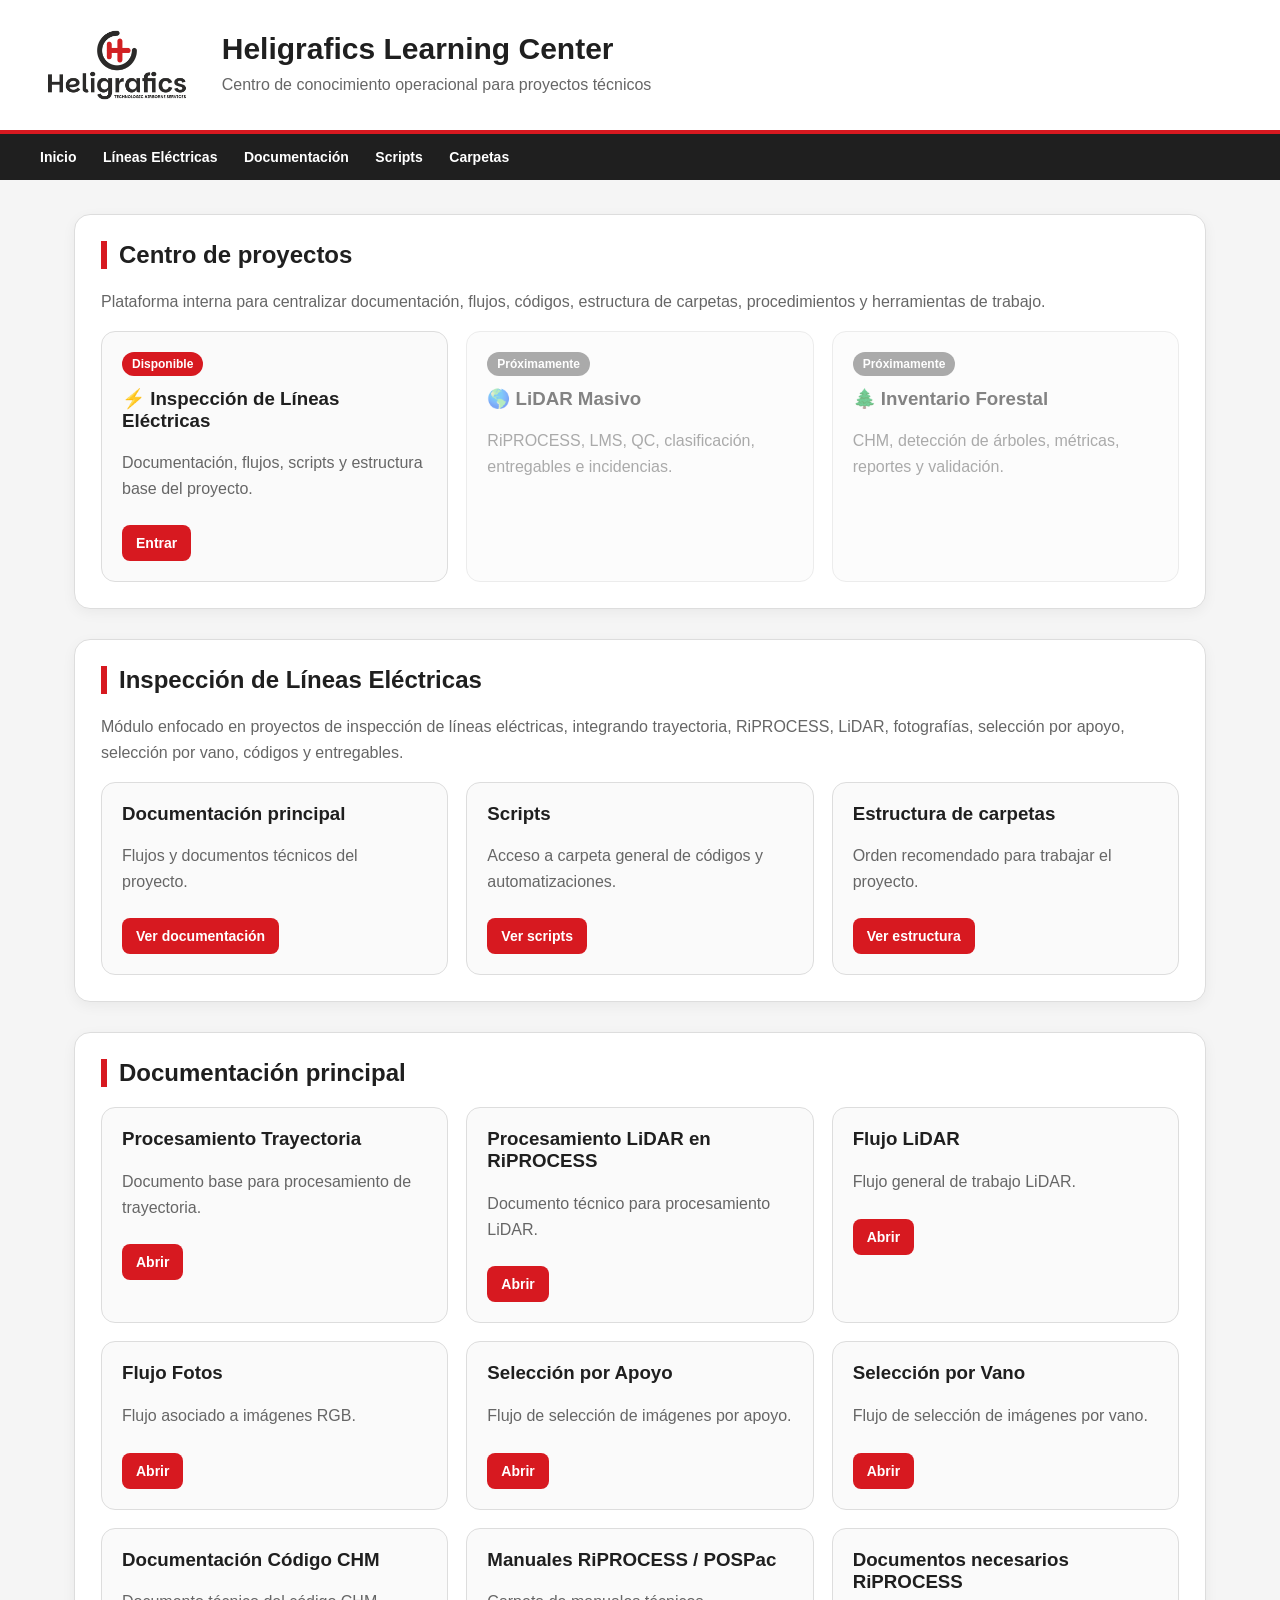
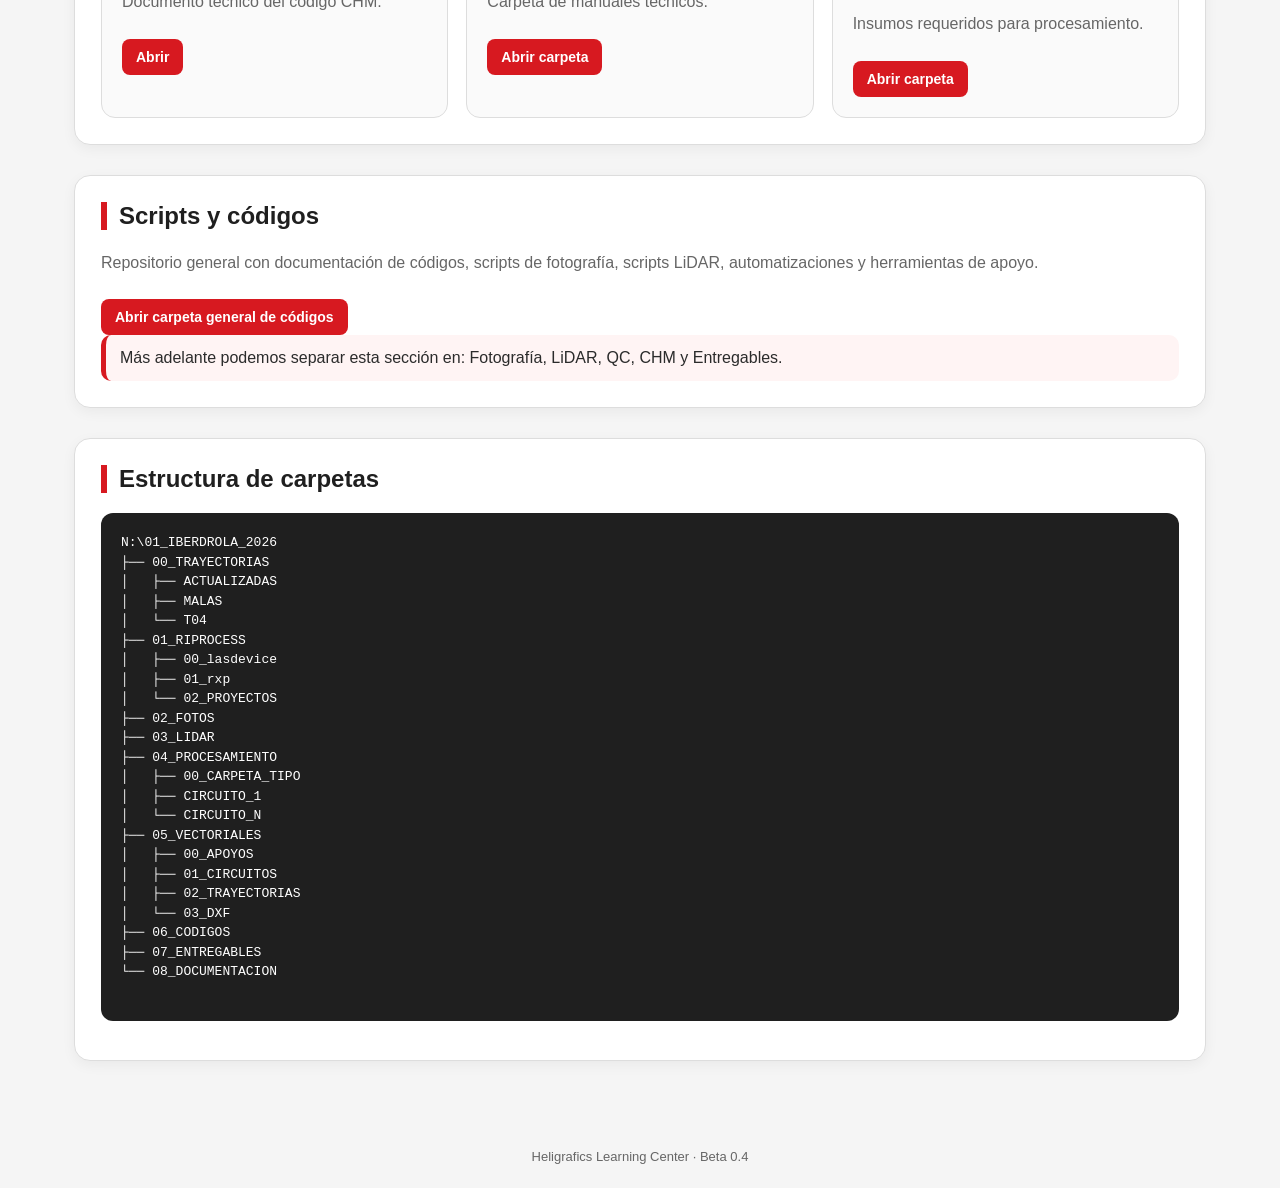
==== index.html @ c09acc34 "Rename Hg_Learning_Centers.html to index.html" ====
<!DOCTYPE html>
<html lang="es">
<head>
  <meta charset="UTF-8" />
  <meta name="viewport" content="width=device-width, initial-scale=1.0" />
  <title>Heligrafics Learning Center</title>

  <style>
    :root {
      --bg: #f5f5f5;
      --dark: #2b2b2b;
      --black: #1f1f1f;
      --red: #d71920;
      --white: #ffffff;
      --gray: #666666;
      --border: #dddddd;
    }

    * {
      box-sizing: border-box;
    }

    body {
      margin: 0;
      font-family: Arial, Helvetica, sans-serif;
      background: var(--bg);
      color: var(--dark);
    }

    header {
      background: var(--white);
      padding: 24px 40px;
      border-bottom: 4px solid var(--red);
      display: flex;
      align-items: center;
      gap: 28px;
    }

    header img {
      height: 82px;
      max-width: 320px;
      object-fit: contain;
    }

    header h1 {
      margin: 0;
      font-size: 30px;
      color: var(--black);
    }

    header p {
      margin: 6px 0 0;
      color: var(--gray);
    }

    nav {
      background: var(--black);
      padding: 14px 40px;
      position: sticky;
      top: 0;
      z-index: 10;
    }

    nav a {
      color: var(--white);
      text-decoration: none;
      margin-right: 22px;
      font-size: 14px;
      font-weight: bold;
    }

    nav a:hover {
      color: var(--red);
    }

    main {
      max-width: 1200px;
      margin: auto;
      padding: 34px;
    }

    section {
      background: var(--white);
      padding: 26px;
      border-radius: 16px;
      border: 1px solid var(--border);
      margin-bottom: 30px;
      box-shadow: 0 4px 14px rgba(0,0,0,0.05);
    }

    h2 {
      color: var(--black);
      margin-top: 0;
      border-left: 6px solid var(--red);
      padding-left: 12px;
    }

    h3 {
      color: var(--black);
      margin-top: 0;
    }

    p, li {
      color: var(--gray);
      line-height: 1.6;
    }

    .grid {
      display: grid;
      grid-template-columns: repeat(auto-fit, minmax(260px, 1fr));
      gap: 18px;
    }

    .card {
      background: #fafafa;
      border: 1px solid var(--border);
      border-radius: 14px;
      padding: 20px;
      transition: 0.2s;
    }

    .card:hover {
      transform: translateY(-3px);
      border-color: var(--red);
      box-shadow: 0 6px 18px rgba(0,0,0,0.08);
    }

    .card.disabled {
      opacity: 0.55;
    }

    .tag {
      display: inline-block;
      background: var(--red);
      color: var(--white);
      padding: 5px 10px;
      border-radius: 999px;
      font-size: 12px;
      font-weight: bold;
      margin-bottom: 12px;
    }

    .tag.gray {
      background: var(--gray);
    }

    .btn {
      display: inline-block;
      margin-top: 8px;
      padding: 10px 14px;
      background: var(--red);
      color: var(--white);
      text-decoration: none;
      border-radius: 8px;
      font-size: 14px;
      font-weight: bold;
    }

    .btn:hover {
      background: #a90f15;
    }

    pre {
      background: var(--black);
      color: var(--white);
      padding: 20px;
      border-radius: 12px;
      overflow: auto;
      line-height: 1.5;
    }

    .note {
      background: #fff4f4;
      border-left: 5px solid var(--red);
      padding: 14px;
      border-radius: 10px;
      color: var(--dark);
    }

    footer {
      text-align: center;
      padding: 24px;
      color: var(--gray);
      font-size: 13px;
    }
  </style>
</head>

<body>

<header>
  <img src="assets/logo.png" alt="Heligrafics Logo">
  <div>
    <h1>Heligrafics Learning Center</h1>
    <p>Centro de conocimiento operacional para proyectos técnicos</p>
  </div>
</header>

<nav>
  <a href="#inicio">Inicio</a>
  <a href="#lineas">Líneas Eléctricas</a>
  <a href="#documentacion">Documentación</a>
  <a href="#scripts">Scripts</a>
  <a href="#carpetas">Carpetas</a>
</nav>

<main>

<section id="inicio">
  <h2>Centro de proyectos</h2>
  <p>
    Plataforma interna para centralizar documentación, flujos, códigos,
    estructura de carpetas, procedimientos y herramientas de trabajo.
  </p>

  <div class="grid">
    <div class="card">
      <span class="tag">Disponible</span>
      <h3>⚡ Inspección de Líneas Eléctricas</h3>
      <p>Documentación, flujos, scripts y estructura base del proyecto.</p>
      <a href="#lineas" class="btn">Entrar</a>
    </div>

    <div class="card disabled">
      <span class="tag gray">Próximamente</span>
      <h3>🌎 LiDAR Masivo</h3>
      <p>RiPROCESS, LMS, QC, clasificación, entregables e incidencias.</p>
    </div>

    <div class="card disabled">
      <span class="tag gray">Próximamente</span>
      <h3>🌲 Inventario Forestal</h3>
      <p>CHM, detección de árboles, métricas, reportes y validación.</p>
    </div>
  </div>
</section>

<section id="lineas">
  <h2>Inspección de Líneas Eléctricas</h2>
  <p>
    Módulo enfocado en proyectos de inspección de líneas eléctricas,
    integrando trayectoria, RiPROCESS, LiDAR, fotografías, selección por apoyo,
    selección por vano, códigos y entregables.
  </p>

  <div class="grid">
    <div class="card">
      <h3>Documentación principal</h3>
      <p>Flujos y documentos técnicos del proyecto.</p>
      <a href="#documentacion" class="btn">Ver documentación</a>
    </div>

    <div class="card">
      <h3>Scripts</h3>
      <p>Acceso a carpeta general de códigos y automatizaciones.</p>
      <a href="#scripts" class="btn">Ver scripts</a>
    </div>

    <div class="card">
      <h3>Estructura de carpetas</h3>
      <p>Orden recomendado para trabajar el proyecto.</p>
      <a href="#carpetas" class="btn">Ver estructura</a>
    </div>
  </div>
</section>

<section id="documentacion">
  <h2>Documentación principal</h2>

  <div class="grid">
    <div class="card">
      <h3>Procesamiento Trayectoria</h3>
      <p>Documento base para procesamiento de trayectoria.</p>
      <a class="btn" target="_blank" href="https://docs.google.com/document/d/1js_zjfQ56ghIWlYznmg1gGePmLAwwMkr59-FJRuW7ds/edit?tab=t.0">Abrir</a>
    </div>

    <div class="card">
      <h3>Procesamiento LiDAR en RiPROCESS</h3>
      <p>Documento técnico para procesamiento LiDAR.</p>
      <a class="btn" target="_blank" href="https://docs.google.com/document/d/15Q_5TdlUSN-KvdQ0f8Pke05tPObw3iPPaqraMILVKBA/edit?tab=t.0#heading=h.ejj76651st0w">Abrir</a>
    </div>

    <div class="card">
      <h3>Flujo LiDAR</h3>
      <p>Flujo general de trabajo LiDAR.</p>
      <a class="btn" target="_blank" href="https://heligraficsfotogrametria-my.sharepoint.com/:w:/g/personal/mvidal_heligrafics_net/IQBOfFMJIG-OSZVB_2xOqSOIAa8WFzDZ2a2E3kKCzbVxqQk?e=TvnFVN">Abrir</a>
    </div>

    <div class="card">
      <h3>Flujo Fotos</h3>
      <p>Flujo asociado a imágenes RGB.</p>
      <a class="btn" target="_blank" href="https://heligraficsfotogrametria-my.sharepoint.com/:w:/g/personal/mvidal_heligrafics_net/IQDNhQcuTDv9R4Vr-WIdmVj7AfYr_q-rG4aHWM49DpWDpDs?e=0IMzV1">Abrir</a>
    </div>

    <div class="card">
      <h3>Selección por Apoyo</h3>
      <p>Flujo de selección de imágenes por apoyo.</p>
      <a class="btn" target="_blank" href="https://heligraficsfotogrametria-my.sharepoint.com/:w:/g/personal/mvidal_heligrafics_net/IQCVosOAjqqTR4ez6BpHYNVVASrVBss1DeYzfXUg82hMBfA?e=EgTeJv">Abrir</a>
    </div>

    <div class="card">
      <h3>Selección por Vano</h3>
      <p>Flujo de selección de imágenes por vano.</p>
      <a class="btn" target="_blank" href="https://heligraficsfotogrametria-my.sharepoint.com/:w:/g/personal/mvidal_heligrafics_net/IQBqkWydxDnCTbckBIMEBEbEAawMaPDwslZZIf5OzC6FR8I?e=KcMcsB">Abrir</a>
    </div>

    <div class="card">
      <h3>Documentación Código CHM</h3>
      <p>Documento técnico del código CHM.</p>
      <a class="btn" target="_blank" href="https://heligraficsfotogrametria-my.sharepoint.com/:w:/g/personal/mvidal_heligrafics_net/IQAHeIgTNmZqRKeZ3qb3II84AbwUIWWSefugeHQ2Lczo_Fg?e=UXxC4a">Abrir</a>
    </div>

    <div class="card">
      <h3>Manuales RiPROCESS / POSPac</h3>
      <p>Carpeta de manuales técnicos.</p>
      <a class="btn" target="_blank" href="https://drive.google.com/drive/folders/1YCKjsJZHZZBeW00DSwyyya4wa2V78JDU?usp=drive_link">Abrir carpeta</a>
    </div>

    <div class="card">
      <h3>Documentos necesarios RiPROCESS</h3>
      <p>Insumos requeridos para procesamiento.</p>
      <a class="btn" target="_blank" href="https://drive.google.com/drive/folders/1vqXGgDk4jhODxmM61AmsvvKQEmnbK4bl?usp=drive_link">Abrir carpeta</a>
    </div>
  </div>
</section>

<section id="scripts">
  <h2>Scripts y códigos</h2>

  <p>
    Repositorio general con documentación de códigos, scripts de fotografía,
    scripts LiDAR, automatizaciones y herramientas de apoyo.
  </p>

  <a class="btn" target="_blank" href="https://drive.google.com/drive/folders/1s20U8NhDpq3wp_VR7Nt_ov5QwO-0Eq4i?usp=drive_link">
    Abrir carpeta general de códigos
  </a>

  <div class="note">
    Más adelante podemos separar esta sección en: Fotografía, LiDAR, QC, CHM y Entregables.
  </div>
</section>

<section id="carpetas">
  <h2>Estructura de carpetas</h2>

  <pre>
N:\01_IBERDROLA_2026
├── 00_TRAYECTORIAS
│   ├── ACTUALIZADAS
│   ├── MALAS
│   └── T04
├── 01_RIPROCESS
│   ├── 00_lasdevice
│   ├── 01_rxp
│   └── 02_PROYECTOS
├── 02_FOTOS
├── 03_LIDAR
├── 04_PROCESAMIENTO
│   ├── 00_CARPETA_TIPO
│   ├── CIRCUITO_1
│   └── CIRCUITO_N
├── 05_VECTORIALES
│   ├── 00_APOYOS
│   ├── 01_CIRCUITOS
│   ├── 02_TRAYECTORIAS
│   └── 03_DXF
├── 06_CODIGOS
├── 07_ENTREGABLES
└── 08_DOCUMENTACION
  </pre>
</section>

</main>

<footer>
  Heligrafics Learning Center · Beta 0.4
</footer>

</body>
</html>
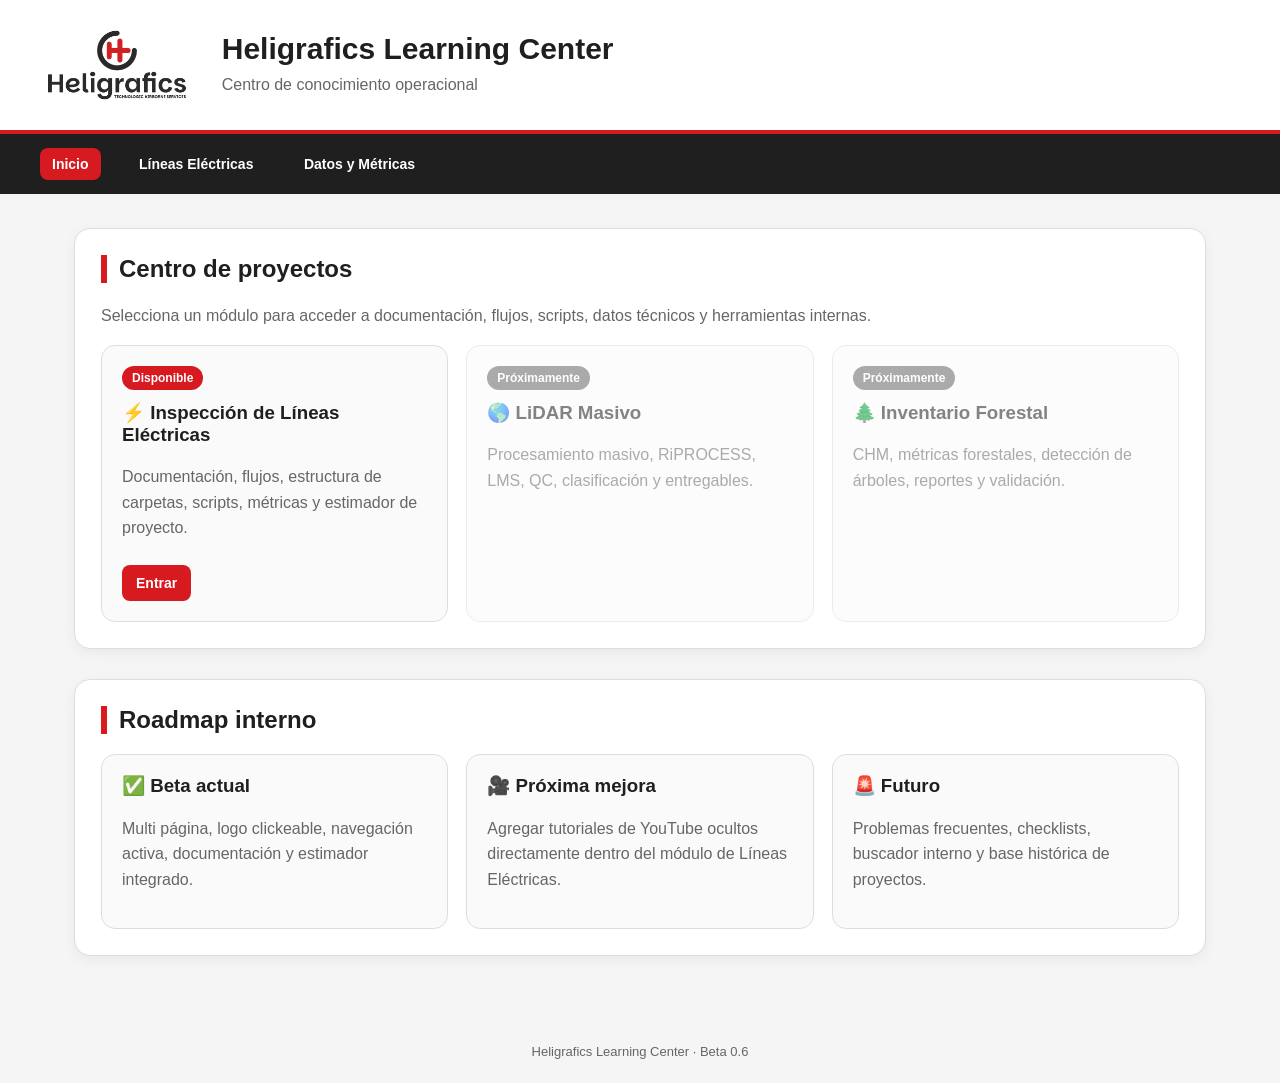
==== commit c7e1f273: "Add files via upload" ====
--- a/index.html
+++ b/index.html
@@ -1,381 +1,57 @@
-<!DOCTYPE html>
-<html lang="es">
-<head>
-  <meta charset="UTF-8" />
-  <meta name="viewport" content="width=device-width, initial-scale=1.0" />
-  <title>Heligrafics Learning Center</title>
-
-  <style>
-    :root {
-      --bg: #f5f5f5;
-      --dark: #2b2b2b;
-      --black: #1f1f1f;
-      --red: #d71920;
-      --white: #ffffff;
-      --gray: #666666;
-      --border: #dddddd;
-    }
-
-    * {
-      box-sizing: border-box;
-    }
-
-    body {
-      margin: 0;
-      font-family: Arial, Helvetica, sans-serif;
-      background: var(--bg);
-      color: var(--dark);
-    }
-
-    header {
-      background: var(--white);
-      padding: 24px 40px;
-      border-bottom: 4px solid var(--red);
-      display: flex;
-      align-items: center;
-      gap: 28px;
-    }
-
-    header img {
-      height: 82px;
-      max-width: 320px;
-      object-fit: contain;
-    }
-
-    header h1 {
-      margin: 0;
-      font-size: 30px;
-      color: var(--black);
-    }
-
-    header p {
-      margin: 6px 0 0;
-      color: var(--gray);
-    }
-
-    nav {
-      background: var(--black);
-      padding: 14px 40px;
-      position: sticky;
-      top: 0;
-      z-index: 10;
-    }
-
-    nav a {
-      color: var(--white);
-      text-decoration: none;
-      margin-right: 22px;
-      font-size: 14px;
-      font-weight: bold;
-    }
-
-    nav a:hover {
-      color: var(--red);
-    }
-
-    main {
-      max-width: 1200px;
-      margin: auto;
-      padding: 34px;
-    }
-
-    section {
-      background: var(--white);
-      padding: 26px;
-      border-radius: 16px;
-      border: 1px solid var(--border);
-      margin-bottom: 30px;
-      box-shadow: 0 4px 14px rgba(0,0,0,0.05);
-    }
-
-    h2 {
-      color: var(--black);
-      margin-top: 0;
-      border-left: 6px solid var(--red);
-      padding-left: 12px;
-    }
-
-    h3 {
-      color: var(--black);
-      margin-top: 0;
-    }
-
-    p, li {
-      color: var(--gray);
-      line-height: 1.6;
-    }
-
-    .grid {
-      display: grid;
-      grid-template-columns: repeat(auto-fit, minmax(260px, 1fr));
-      gap: 18px;
-    }
-
-    .card {
-      background: #fafafa;
-      border: 1px solid var(--border);
-      border-radius: 14px;
-      padding: 20px;
-      transition: 0.2s;
-    }
-
-    .card:hover {
-      transform: translateY(-3px);
-      border-color: var(--red);
-      box-shadow: 0 6px 18px rgba(0,0,0,0.08);
-    }
-
-    .card.disabled {
-      opacity: 0.55;
-    }
-
-    .tag {
-      display: inline-block;
-      background: var(--red);
-      color: var(--white);
-      padding: 5px 10px;
-      border-radius: 999px;
-      font-size: 12px;
-      font-weight: bold;
-      margin-bottom: 12px;
-    }
-
-    .tag.gray {
-      background: var(--gray);
-    }
-
-    .btn {
-      display: inline-block;
-      margin-top: 8px;
-      padding: 10px 14px;
-      background: var(--red);
-      color: var(--white);
-      text-decoration: none;
-      border-radius: 8px;
-      font-size: 14px;
-      font-weight: bold;
-    }
-
-    .btn:hover {
-      background: #a90f15;
-    }
-
-    pre {
-      background: var(--black);
-      color: var(--white);
-      padding: 20px;
-      border-radius: 12px;
-      overflow: auto;
-      line-height: 1.5;
-    }
-
-    .note {
-      background: #fff4f4;
-      border-left: 5px solid var(--red);
-      padding: 14px;
-      border-radius: 10px;
-      color: var(--dark);
-    }
-
-    footer {
-      text-align: center;
-      padding: 24px;
-      color: var(--gray);
-      font-size: 13px;
-    }
-  </style>
-</head>
-
-<body>
-
-<header>
-  <img src="assets/logo.png" alt="Heligrafics Logo">
-  <div>
-    <h1>Heligrafics Learning Center</h1>
-    <p>Centro de conocimiento operacional para proyectos técnicos</p>
-  </div>
-</header>
-
-<nav>
-  <a href="#inicio">Inicio</a>
-  <a href="#lineas">Líneas Eléctricas</a>
-  <a href="#documentacion">Documentación</a>
-  <a href="#scripts">Scripts</a>
-  <a href="#carpetas">Carpetas</a>
-</nav>
-
-<main>
-
-<section id="inicio">
-  <h2>Centro de proyectos</h2>
-  <p>
-    Plataforma interna para centralizar documentación, flujos, códigos,
-    estructura de carpetas, procedimientos y herramientas de trabajo.
-  </p>
-
-  <div class="grid">
-    <div class="card">
-      <span class="tag">Disponible</span>
-      <h3>⚡ Inspección de Líneas Eléctricas</h3>
-      <p>Documentación, flujos, scripts y estructura base del proyecto.</p>
-      <a href="#lineas" class="btn">Entrar</a>
-    </div>
-
-    <div class="card disabled">
-      <span class="tag gray">Próximamente</span>
-      <h3>🌎 LiDAR Masivo</h3>
-      <p>RiPROCESS, LMS, QC, clasificación, entregables e incidencias.</p>
-    </div>
-
-    <div class="card disabled">
-      <span class="tag gray">Próximamente</span>
-      <h3>🌲 Inventario Forestal</h3>
-      <p>CHM, detección de árboles, métricas, reportes y validación.</p>
-    </div>
-  </div>
-</section>
-
-<section id="lineas">
-  <h2>Inspección de Líneas Eléctricas</h2>
-  <p>
-    Módulo enfocado en proyectos de inspección de líneas eléctricas,
-    integrando trayectoria, RiPROCESS, LiDAR, fotografías, selección por apoyo,
-    selección por vano, códigos y entregables.
-  </p>
-
-  <div class="grid">
-    <div class="card">
-      <h3>Documentación principal</h3>
-      <p>Flujos y documentos técnicos del proyecto.</p>
-      <a href="#documentacion" class="btn">Ver documentación</a>
-    </div>
-
-    <div class="card">
-      <h3>Scripts</h3>
-      <p>Acceso a carpeta general de códigos y automatizaciones.</p>
-      <a href="#scripts" class="btn">Ver scripts</a>
-    </div>
-
-    <div class="card">
-      <h3>Estructura de carpetas</h3>
-      <p>Orden recomendado para trabajar el proyecto.</p>
-      <a href="#carpetas" class="btn">Ver estructura</a>
-    </div>
-  </div>
-</section>
-
-<section id="documentacion">
-  <h2>Documentación principal</h2>
-
-  <div class="grid">
-    <div class="card">
-      <h3>Procesamiento Trayectoria</h3>
-      <p>Documento base para procesamiento de trayectoria.</p>
-      <a class="btn" target="_blank" href="https://docs.google.com/document/d/1js_zjfQ56ghIWlYznmg1gGePmLAwwMkr59-FJRuW7ds/edit?tab=t.0">Abrir</a>
-    </div>
-
-    <div class="card">
-      <h3>Procesamiento LiDAR en RiPROCESS</h3>
-      <p>Documento técnico para procesamiento LiDAR.</p>
-      <a class="btn" target="_blank" href="https://docs.google.com/document/d/15Q_5TdlUSN-KvdQ0f8Pke05tPObw3iPPaqraMILVKBA/edit?tab=t.0#heading=h.ejj76651st0w">Abrir</a>
-    </div>
-
-    <div class="card">
-      <h3>Flujo LiDAR</h3>
-      <p>Flujo general de trabajo LiDAR.</p>
-      <a class="btn" target="_blank" href="https://heligraficsfotogrametria-my.sharepoint.com/:w:/g/personal/mvidal_heligrafics_net/IQBOfFMJIG-OSZVB_2xOqSOIAa8WFzDZ2a2E3kKCzbVxqQk?e=TvnFVN">Abrir</a>
-    </div>
-
-    <div class="card">
-      <h3>Flujo Fotos</h3>
-      <p>Flujo asociado a imágenes RGB.</p>
-      <a class="btn" target="_blank" href="https://heligraficsfotogrametria-my.sharepoint.com/:w:/g/personal/mvidal_heligrafics_net/IQDNhQcuTDv9R4Vr-WIdmVj7AfYr_q-rG4aHWM49DpWDpDs?e=0IMzV1">Abrir</a>
-    </div>
-
-    <div class="card">
-      <h3>Selección por Apoyo</h3>
-      <p>Flujo de selección de imágenes por apoyo.</p>
-      <a class="btn" target="_blank" href="https://heligraficsfotogrametria-my.sharepoint.com/:w:/g/personal/mvidal_heligrafics_net/IQCVosOAjqqTR4ez6BpHYNVVASrVBss1DeYzfXUg82hMBfA?e=EgTeJv">Abrir</a>
-    </div>
-
-    <div class="card">
-      <h3>Selección por Vano</h3>
-      <p>Flujo de selección de imágenes por vano.</p>
-      <a class="btn" target="_blank" href="https://heligraficsfotogrametria-my.sharepoint.com/:w:/g/personal/mvidal_heligrafics_net/IQBqkWydxDnCTbckBIMEBEbEAawMaPDwslZZIf5OzC6FR8I?e=KcMcsB">Abrir</a>
-    </div>
-
-    <div class="card">
-      <h3>Documentación Código CHM</h3>
-      <p>Documento técnico del código CHM.</p>
-      <a class="btn" target="_blank" href="https://heligraficsfotogrametria-my.sharepoint.com/:w:/g/personal/mvidal_heligrafics_net/IQAHeIgTNmZqRKeZ3qb3II84AbwUIWWSefugeHQ2Lczo_Fg?e=UXxC4a">Abrir</a>
-    </div>
-
-    <div class="card">
-      <h3>Manuales RiPROCESS / POSPac</h3>
-      <p>Carpeta de manuales técnicos.</p>
-      <a class="btn" target="_blank" href="https://drive.google.com/drive/folders/1YCKjsJZHZZBeW00DSwyyya4wa2V78JDU?usp=drive_link">Abrir carpeta</a>
-    </div>
-
-    <div class="card">
-      <h3>Documentos necesarios RiPROCESS</h3>
-      <p>Insumos requeridos para procesamiento.</p>
-      <a class="btn" target="_blank" href="https://drive.google.com/drive/folders/1vqXGgDk4jhODxmM61AmsvvKQEmnbK4bl?usp=drive_link">Abrir carpeta</a>
-    </div>
-  </div>
-</section>
-
-<section id="scripts">
-  <h2>Scripts y códigos</h2>
-
-  <p>
-    Repositorio general con documentación de códigos, scripts de fotografía,
-    scripts LiDAR, automatizaciones y herramientas de apoyo.
-  </p>
-
-  <a class="btn" target="_blank" href="https://drive.google.com/drive/folders/1s20U8NhDpq3wp_VR7Nt_ov5QwO-0Eq4i?usp=drive_link">
-    Abrir carpeta general de códigos
-  </a>
-
-  <div class="note">
-    Más adelante podemos separar esta sección en: Fotografía, LiDAR, QC, CHM y Entregables.
-  </div>
-</section>
-
-<section id="carpetas">
-  <h2>Estructura de carpetas</h2>
-
-  <pre>
-N:\01_IBERDROLA_2026
-├── 00_TRAYECTORIAS
-│   ├── ACTUALIZADAS
-│   ├── MALAS
-│   └── T04
-├── 01_RIPROCESS
-│   ├── 00_lasdevice
-│   ├── 01_rxp
-│   └── 02_PROYECTOS
-├── 02_FOTOS
-├── 03_LIDAR
-├── 04_PROCESAMIENTO
-│   ├── 00_CARPETA_TIPO
-│   ├── CIRCUITO_1
-│   └── CIRCUITO_N
-├── 05_VECTORIALES
-│   ├── 00_APOYOS
-│   ├── 01_CIRCUITOS
-│   ├── 02_TRAYECTORIAS
-│   └── 03_DXF
-├── 06_CODIGOS
-├── 07_ENTREGABLES
-└── 08_DOCUMENTACION
-  </pre>
-</section>
-
-</main>
-
-<footer>
-  Heligrafics Learning Center · Beta 0.4
-</footer>
-
-</body>
-</html>
+<!DOCTYPE html>
+<html lang="es">
+<head>
+  <meta charset="UTF-8">
+  <meta name="viewport" content="width=device-width, initial-scale=1.0">
+  <title>Heligrafics Learning Center</title>
+  <link rel="icon" type="image/png" href="assets/favi.png">
+  <link rel="stylesheet" href="assets/style.css">
+</head>
+<body>
+<header>
+  <a href="index.html" class="logo-link"><img src="assets/logo.png" alt="Heligrafics Logo"></a>
+  <div>
+    <h1>Heligrafics Learning Center</h1>
+    <p>Centro de conocimiento operacional</p>
+  </div>
+</header>
+<nav>
+  <a class="active" href="index.html">Inicio</a>
+  <a href="proyectos/lineas-electricas.html">Líneas Eléctricas</a>
+  <a href="datos/estimaciones.html">Datos y Métricas</a>
+</nav>
+<main>
+<section>
+  <h2>Centro de proyectos</h2>
+  <p>Selecciona un módulo para acceder a documentación, flujos, scripts, datos técnicos y herramientas internas.</p>
+  <div class="grid">
+    <div class="card">
+      <span class="tag">Disponible</span>
+      <h3>⚡ Inspección de Líneas Eléctricas</h3>
+      <p>Documentación, flujos, estructura de carpetas, scripts, métricas y estimador de proyecto.</p>
+      <a class="btn" href="proyectos/lineas-electricas.html">Entrar</a>
+    </div>
+    <div class="card disabled">
+      <span class="tag gray">Próximamente</span>
+      <h3>🌎 LiDAR Masivo</h3>
+      <p>Procesamiento masivo, RiPROCESS, LMS, QC, clasificación y entregables.</p>
+    </div>
+    <div class="card disabled">
+      <span class="tag gray">Próximamente</span>
+      <h3>🌲 Inventario Forestal</h3>
+      <p>CHM, métricas forestales, detección de árboles, reportes y validación.</p>
+    </div>
+  </div>
+</section>
+<section>
+  <h2>Roadmap interno</h2>
+  <div class="grid">
+    <div class="card"><h3>✅ Beta actual</h3><p>Multi página, logo clickeable, navegación activa, documentación y estimador integrado.</p></div>
+    <div class="card"><h3>🎥 Próxima mejora</h3><p>Agregar tutoriales de YouTube ocultos directamente dentro del módulo de Líneas Eléctricas.</p></div>
+    <div class="card"><h3>🚨 Futuro</h3><p>Problemas frecuentes, checklists, buscador interno y base histórica de proyectos.</p></div>
+  </div>
+</section>
+</main>
+<footer>Heligrafics Learning Center · Beta 0.6</footer>
+</body>
+</html>
--- a/assets/style.css
+++ b/assets/style.css
@@ -0,0 +1,249 @@
+:root {
+  --bg: #f5f5f5;
+  --dark: #2b2b2b;
+  --black: #1f1f1f;
+  --red: #d71920;
+  --white: #ffffff;
+  --gray: #666666;
+  --border: #dddddd;
+}
+
+* {
+  box-sizing: border-box;
+}
+
+body {
+  margin: 0;
+  font-family: Arial, Helvetica, sans-serif;
+  background: var(--bg);
+  color: var(--dark);
+}
+
+header {
+  background: var(--white);
+  padding: 24px 40px;
+  border-bottom: 4px solid var(--red);
+  display: flex;
+  align-items: center;
+  gap: 28px;
+}
+
+header img {
+  height: 82px;
+  max-width: 320px;
+  object-fit: contain;
+}
+
+header h1 {
+  margin: 0;
+  font-size: 30px;
+  color: var(--black);
+}
+
+header p {
+  margin: 6px 0 0;
+  color: var(--gray);
+}
+
+nav {
+  background: var(--black);
+  padding: 14px 40px;
+  position: sticky;
+  top: 0;
+  z-index: 10;
+}
+
+nav a {
+  color: var(--white);
+  text-decoration: none;
+  margin-right: 22px;
+  font-size: 14px;
+  font-weight: bold;
+}
+
+nav a:hover {
+  color: var(--red);
+}
+
+main {
+  max-width: 1200px;
+  margin: auto;
+  padding: 34px;
+}
+
+section {
+  background: var(--white);
+  padding: 26px;
+  border-radius: 16px;
+  border: 1px solid var(--border);
+  margin-bottom: 30px;
+  box-shadow: 0 4px 14px rgba(0,0,0,0.05);
+}
+
+h2 {
+  color: var(--black);
+  margin-top: 0;
+  border-left: 6px solid var(--red);
+  padding-left: 12px;
+}
+
+h3 {
+  color: var(--black);
+  margin-top: 0;
+}
+
+p, li {
+  color: var(--gray);
+  line-height: 1.6;
+}
+
+.grid {
+  display: grid;
+  grid-template-columns: repeat(auto-fit, minmax(260px, 1fr));
+  gap: 18px;
+}
+
+.card {
+  background: #fafafa;
+  border: 1px solid var(--border);
+  border-radius: 14px;
+  padding: 20px;
+  transition: 0.2s;
+}
+
+.card:hover {
+  transform: translateY(-3px);
+  border-color: var(--red);
+  box-shadow: 0 6px 18px rgba(0,0,0,0.08);
+}
+
+.card.disabled {
+  opacity: 0.55;
+}
+
+.tag {
+  display: inline-block;
+  background: var(--red);
+  color: var(--white);
+  padding: 5px 10px;
+  border-radius: 999px;
+  font-size: 12px;
+  font-weight: bold;
+  margin-bottom: 12px;
+}
+
+.tag.gray {
+  background: var(--gray);
+}
+
+.btn {
+  display: inline-block;
+  margin-top: 8px;
+  padding: 10px 14px;
+  background: var(--red);
+  color: var(--white);
+  text-decoration: none;
+  border-radius: 8px;
+  font-size: 14px;
+  font-weight: bold;
+}
+
+.btn:hover {
+  background: #a90f15;
+}
+
+pre {
+  background: var(--black);
+  color: var(--white);
+  padding: 20px;
+  border-radius: 12px;
+  overflow: auto;
+  line-height: 1.5;
+}
+
+.note {
+  background: #fff4f4;
+  border-left: 5px solid var(--red);
+  padding: 14px;
+  border-radius: 10px;
+  color: var(--dark);
+}
+
+footer {
+  text-align: center;
+  padding: 24px;
+  color: var(--gray);
+  font-size: 13px;
+}
+
+/* Mejoras Beta 0.6 */
+
+.logo-link {
+  display: flex;
+  align-items: center;
+  text-decoration: none;
+}
+
+.logo-link img {
+  transition: 0.25s;
+}
+
+.logo-link:hover img {
+  transform: scale(1.04);
+}
+
+nav a {
+  padding: 8px 12px;
+  border-radius: 8px;
+  display: inline-block;
+}
+
+nav a.active {
+  color: var(--white);
+  background: var(--red);
+}
+
+nav a:hover {
+  color: var(--white);
+  background: #a90f15;
+}
+
+.breadcrumb {
+  font-size: 13px;
+  margin-bottom: 18px;
+  color: var(--gray);
+}
+
+.breadcrumb a {
+  color: var(--red);
+  text-decoration: none;
+  font-weight: bold;
+}
+
+.breadcrumb a:hover {
+  text-decoration: underline;
+}
+
+@media (max-width: 720px) {
+  header {
+    flex-direction: column;
+    align-items: flex-start;
+    padding: 22px;
+  }
+
+  header img {
+    height: 64px;
+  }
+
+  nav {
+    padding: 10px 18px;
+  }
+
+  nav a {
+    margin: 4px 4px 4px 0;
+  }
+
+  main {
+    padding: 18px;
+  }
+}
